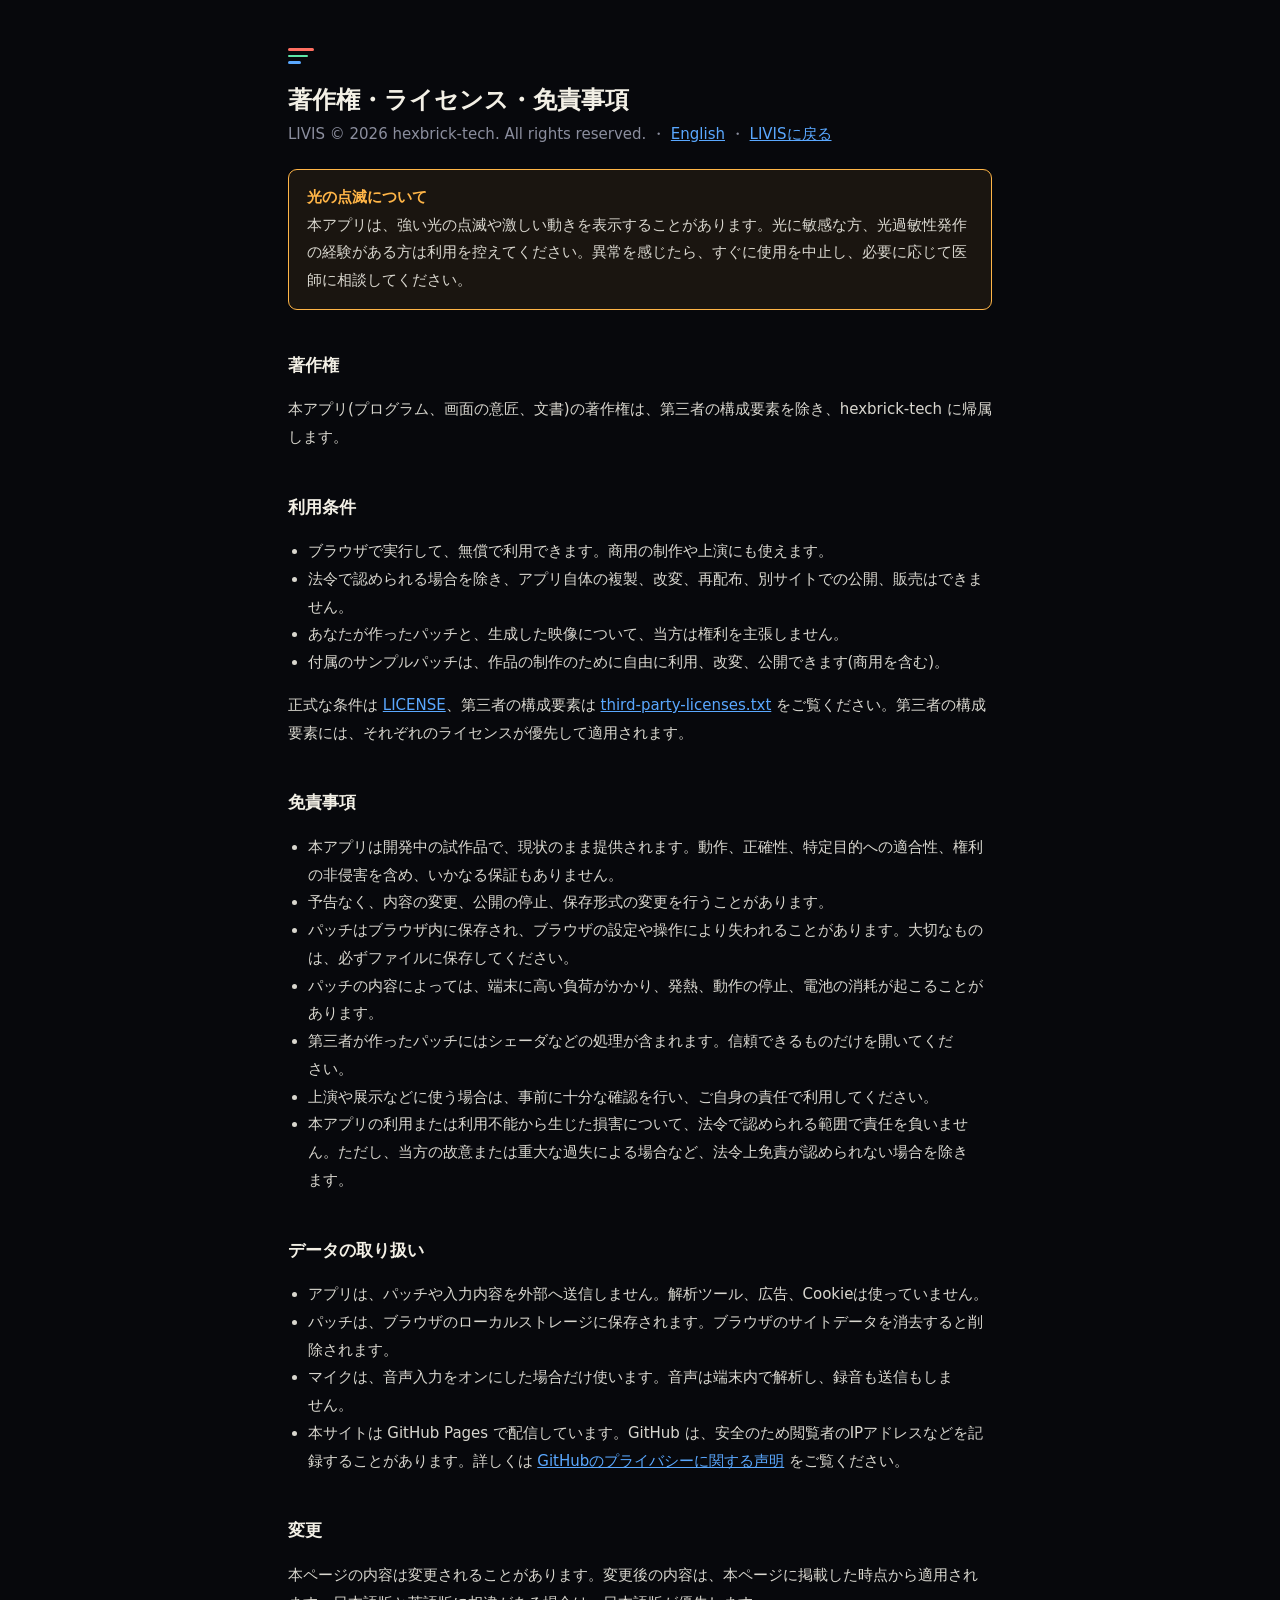
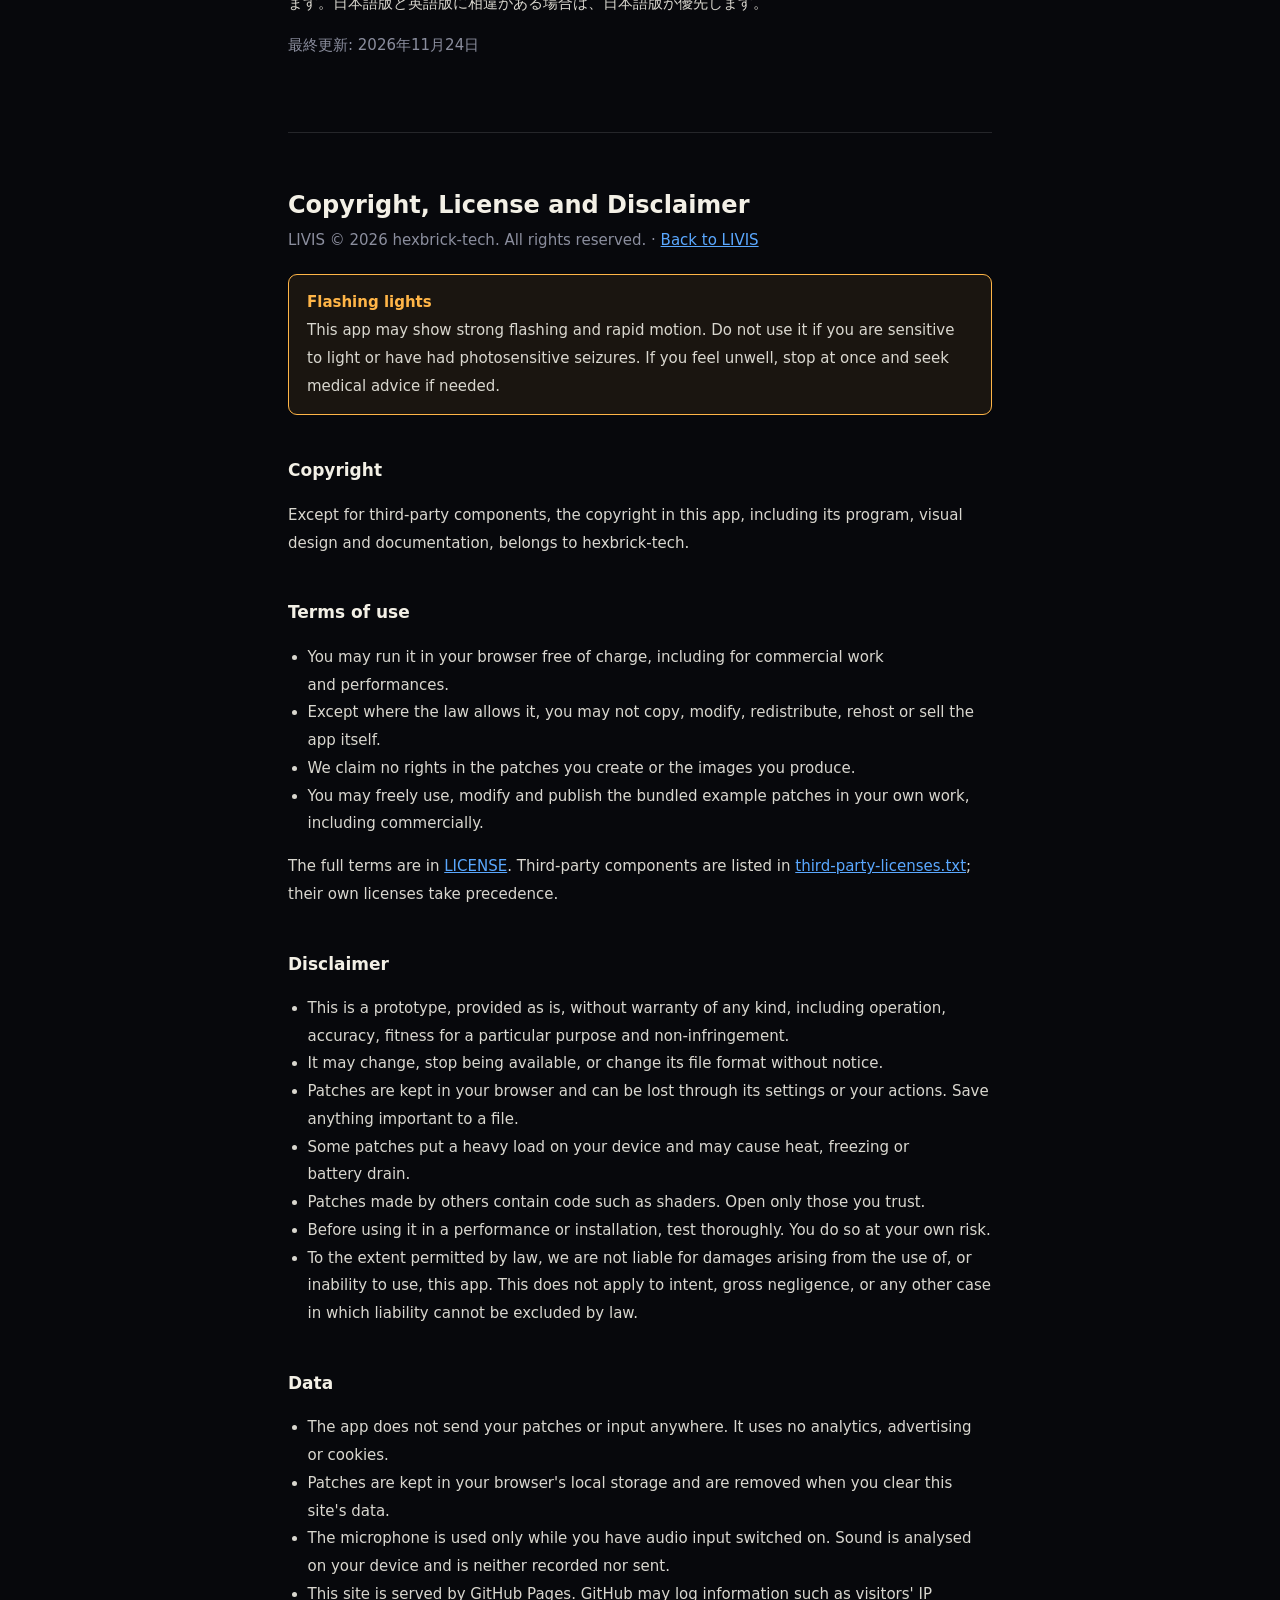
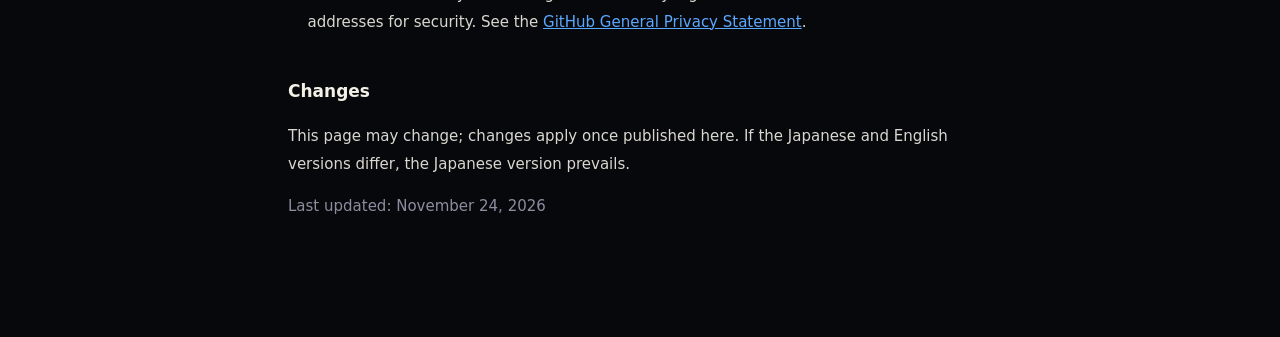
==== legal.html @ 02d29f6a "Publish build Co-Authored-By: Claude Opus 5.5 <noreply@anthropic.com>" ====
<!doctype html>
<html lang="ja">
<head>
<meta charset="utf-8">
<meta name="viewport" content="width=device-width, initial-scale=1">
<meta name="color-scheme" content="dark">
<title>LIVIS — 著作権・ライセンス・免責事項 / Legal</title>
<link rel="icon" href="data:image/svg+xml,<svg xmlns='http://www.w3.org/2000/svg' viewBox='0 0 16 16'><rect width='16' height='16' rx='4' fill='%230a0b10'/><path d='M3 5h10' stroke='%23ff6b5e' stroke-width='1.6'/><path d='M3 8h10' stroke='%235fe0a5' stroke-width='1.6'/><path d='M3 11h10' stroke='%235aa9ff' stroke-width='1.6'/></svg>" />
<style>
  :root { color-scheme: dark; }
  body { margin: 0; background: #07080c; color: #d9d7cf; font: 15px/1.85 system-ui, sans-serif; }
  main { max-width: 44rem; margin: 0 auto; padding: 48px 24px 96px; }
  .mark { display: grid; gap: 4px; width: 26px; margin-bottom: 20px; }
  .mark i { height: 2.5px; border-radius: 2px; background: #ff6f61; }
  .mark i:nth-child(2) { width: 75%; background: #5ee6a8; } .mark i:nth-child(3) { width: 50%; background: #5aa8ff; }
  h1 { font-size: 24px; line-height: 1.4; margin: 0 0 4px; color: #f3f0e6; }
  h2 { font-size: 17px; margin: 40px 0 8px; color: #f3f0e6; }
  p, li { text-wrap: pretty; } ul { padding-left: 1.3em; }
  .sub { color: #8b8e9e; margin: 0 0 20px; }
  .warn { border: 1px solid #ffb547; border-radius: 9px; padding: 14px 18px; background: rgba(255, 181, 71, 0.08); }
  .warn strong { color: #ffb547; }
  a { color: #5aa8ff; } a:focus-visible { outline: 2px solid #5aa8ff; outline-offset: 2px; }
  hr { border: 0; border-top: 1px solid rgba(255, 255, 255, 0.12); margin: 72px 0 56px; }
</style>
</head>
<body>
<main>
<div class="mark" aria-hidden="true"><i></i><i></i><i></i></div>
<h1>著作権・ライセンス・免責事項</h1>
<p class="sub">LIVIS © 2026 hexbrick-tech. All rights reserved. ・ <a href="#en">English</a> ・ <a href="./">LIVISに戻る</a></p>

<div class="warn"><strong>光の点滅について</strong><br>本アプリは、強い光の点滅や激しい動きを表示することがあります。光に敏感な方、光過敏性発作の経験がある方は利用を控えてください。異常を感じたら、すぐに使用を中止し、必要に応じて医師に相談してください。</div>

<h2>著作権</h2>
<p>本アプリ(プログラム、画面の意匠、文書)の著作権は、第三者の構成要素を除き、hexbrick-tech に帰属します。</p>

<h2>利用条件</h2>
<ul>
<li>ブラウザで実行して、無償で利用できます。商用の制作や上演にも使えます。</li>
<li>法令で認められる場合を除き、アプリ自体の複製、改変、再配布、別サイトでの公開、販売はできません。</li>
<li>あなたが作ったパッチと、生成した映像について、当方は権利を主張しません。</li>
<li>付属のサンプルパッチは、作品の制作のために自由に利用、改変、公開できます(商用を含む)。</li>
</ul>
<p>正式な条件は <a href="./LICENSE.txt">LICENSE</a>、第三者の構成要素は <a href="./third-party-licenses.txt">third-party-licenses.txt</a> をご覧ください。第三者の構成要素には、それぞれのライセンスが優先して適用されます。</p>

<h2>免責事項</h2>
<ul>
<li>本アプリは開発中の試作品で、現状のまま提供されます。動作、正確性、特定目的への適合性、権利の非侵害を含め、いかなる保証もありません。</li>
<li>予告なく、内容の変更、公開の停止、保存形式の変更を行うことがあります。</li>
<li>パッチはブラウザ内に保存され、ブラウザの設定や操作により失われることがあります。大切なものは、必ずファイルに保存してください。</li>
<li>パッチの内容によっては、端末に高い負荷がかかり、発熱、動作の停止、電池の消耗が起こることがあります。</li>
<li>第三者が作ったパッチにはシェーダなどの処理が含まれます。信頼できるものだけを開いてください。</li>
<li>上演や展示などに使う場合は、事前に十分な確認を行い、ご自身の責任で利用してください。</li>
<li>本アプリの利用または利用不能から生じた損害について、法令で認められる範囲で責任を負いません。ただし、当方の故意または重大な過失による場合など、法令上免責が認められない場合を除きます。</li>
</ul>

<h2>データの取り扱い</h2>
<ul>
<li>アプリは、パッチや入力内容を外部へ送信しません。解析ツール、広告、Cookieは使っていません。</li>
<li>パッチは、ブラウザのローカルストレージに保存されます。ブラウザのサイトデータを消去すると削除されます。</li>
<li>マイクは、音声入力をオンにした場合だけ使います。音声は端末内で解析し、録音も送信もしません。</li>
<li>本サイトは GitHub Pages で配信しています。GitHub は、安全のため閲覧者のIPアドレスなどを記録することがあります。詳しくは <a href="https://docs.github.com/site-policy/privacy-policies/github-general-privacy-statement">GitHubのプライバシーに関する声明</a> をご覧ください。</li>
</ul>

<h2>変更</h2>
<p>本ページの内容は変更されることがあります。変更後の内容は、本ページに掲載した時点から適用されます。日本語版と英語版に相違がある場合は、日本語版が優先します。</p>
<p class="sub">最終更新: 2026年11月24日</p>

<hr>

<section id="en" lang="en">
<h1>Copyright, License and Disclaimer</h1>
<p class="sub">LIVIS © 2026 hexbrick-tech. All rights reserved. · <a href="./">Back to LIVIS</a></p>

<div class="warn"><strong>Flashing lights</strong><br>This app may show strong flashing and rapid motion. Do not use it if you are sensitive to light or have had photosensitive seizures. If you feel unwell, stop at once and seek medical advice if needed.</div>

<h2>Copyright</h2>
<p>Except for third-party components, the copyright in this app, including its program, visual design and documentation, belongs to hexbrick-tech.</p>

<h2>Terms of use</h2>
<ul>
<li>You may run it in your browser free of charge, including for commercial work and performances.</li>
<li>Except where the law allows it, you may not copy, modify, redistribute, rehost or sell the app itself.</li>
<li>We claim no rights in the patches you create or the images you produce.</li>
<li>You may freely use, modify and publish the bundled example patches in your own work, including commercially.</li>
</ul>
<p>The full terms are in <a href="./LICENSE.txt">LICENSE</a>. Third-party components are listed in <a href="./third-party-licenses.txt">third-party-licenses.txt</a>; their own licenses take precedence.</p>

<h2>Disclaimer</h2>
<ul>
<li>This is a prototype, provided as is, without warranty of any kind, including operation, accuracy, fitness for a particular purpose and non-infringement.</li>
<li>It may change, stop being available, or change its file format without notice.</li>
<li>Patches are kept in your browser and can be lost through its settings or your actions. Save anything important to a file.</li>
<li>Some patches put a heavy load on your device and may cause heat, freezing or battery drain.</li>
<li>Patches made by others contain code such as shaders. Open only those you trust.</li>
<li>Before using it in a performance or installation, test thoroughly. You do so at your own risk.</li>
<li>To the extent permitted by law, we are not liable for damages arising from the use of, or inability to use, this app. This does not apply to intent, gross negligence, or any other case in which liability cannot be excluded by law.</li>
</ul>

<h2>Data</h2>
<ul>
<li>The app does not send your patches or input anywhere. It uses no analytics, advertising or cookies.</li>
<li>Patches are kept in your browser's local storage and are removed when you clear this site's data.</li>
<li>The microphone is used only while you have audio input switched on. Sound is analysed on your device and is neither recorded nor sent.</li>
<li>This site is served by GitHub Pages. GitHub may log information such as visitors' IP addresses for security. See the <a href="https://docs.github.com/site-policy/privacy-policies/github-general-privacy-statement">GitHub General Privacy Statement</a>.</li>
</ul>

<h2>Changes</h2>
<p>This page may change; changes apply once published here. If the Japanese and English versions differ, the Japanese version prevails.</p>
<p class="sub">Last updated: November 24, 2026</p>
</section>
</main>
</body>
</html>
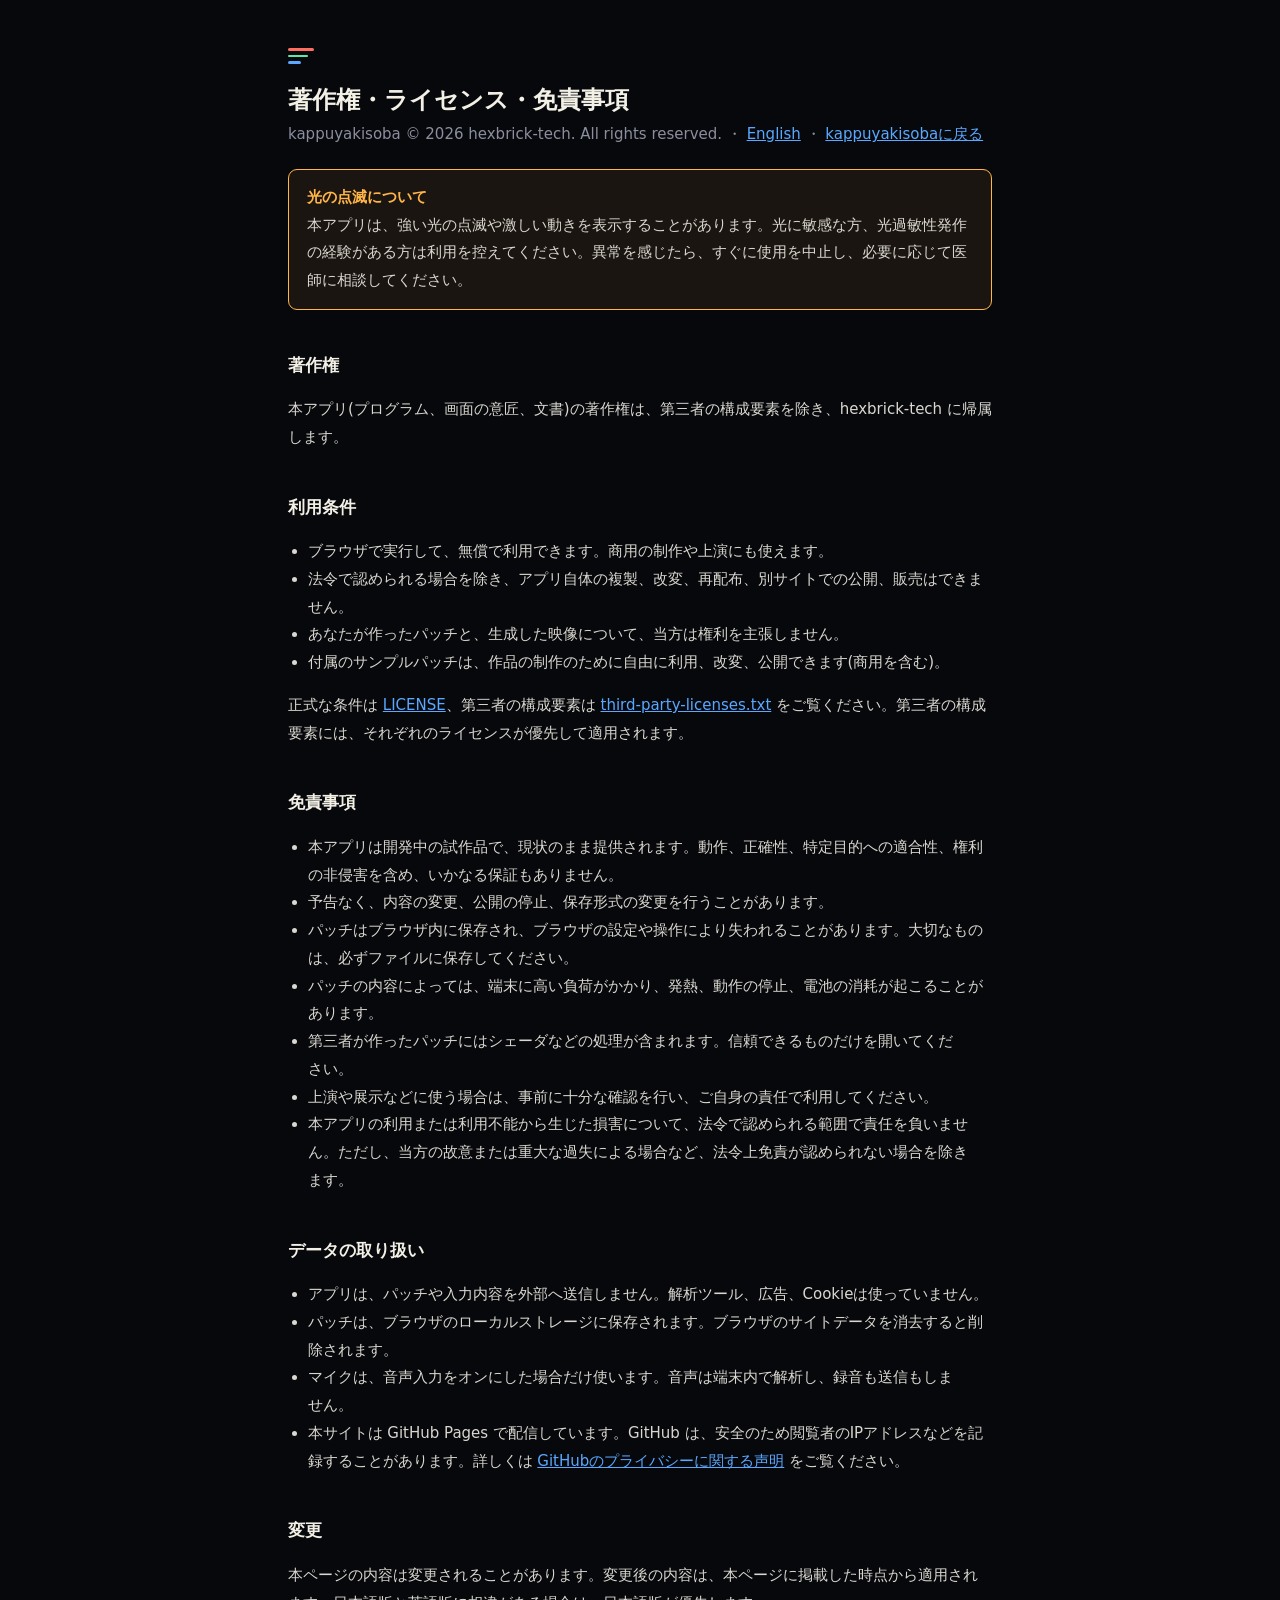
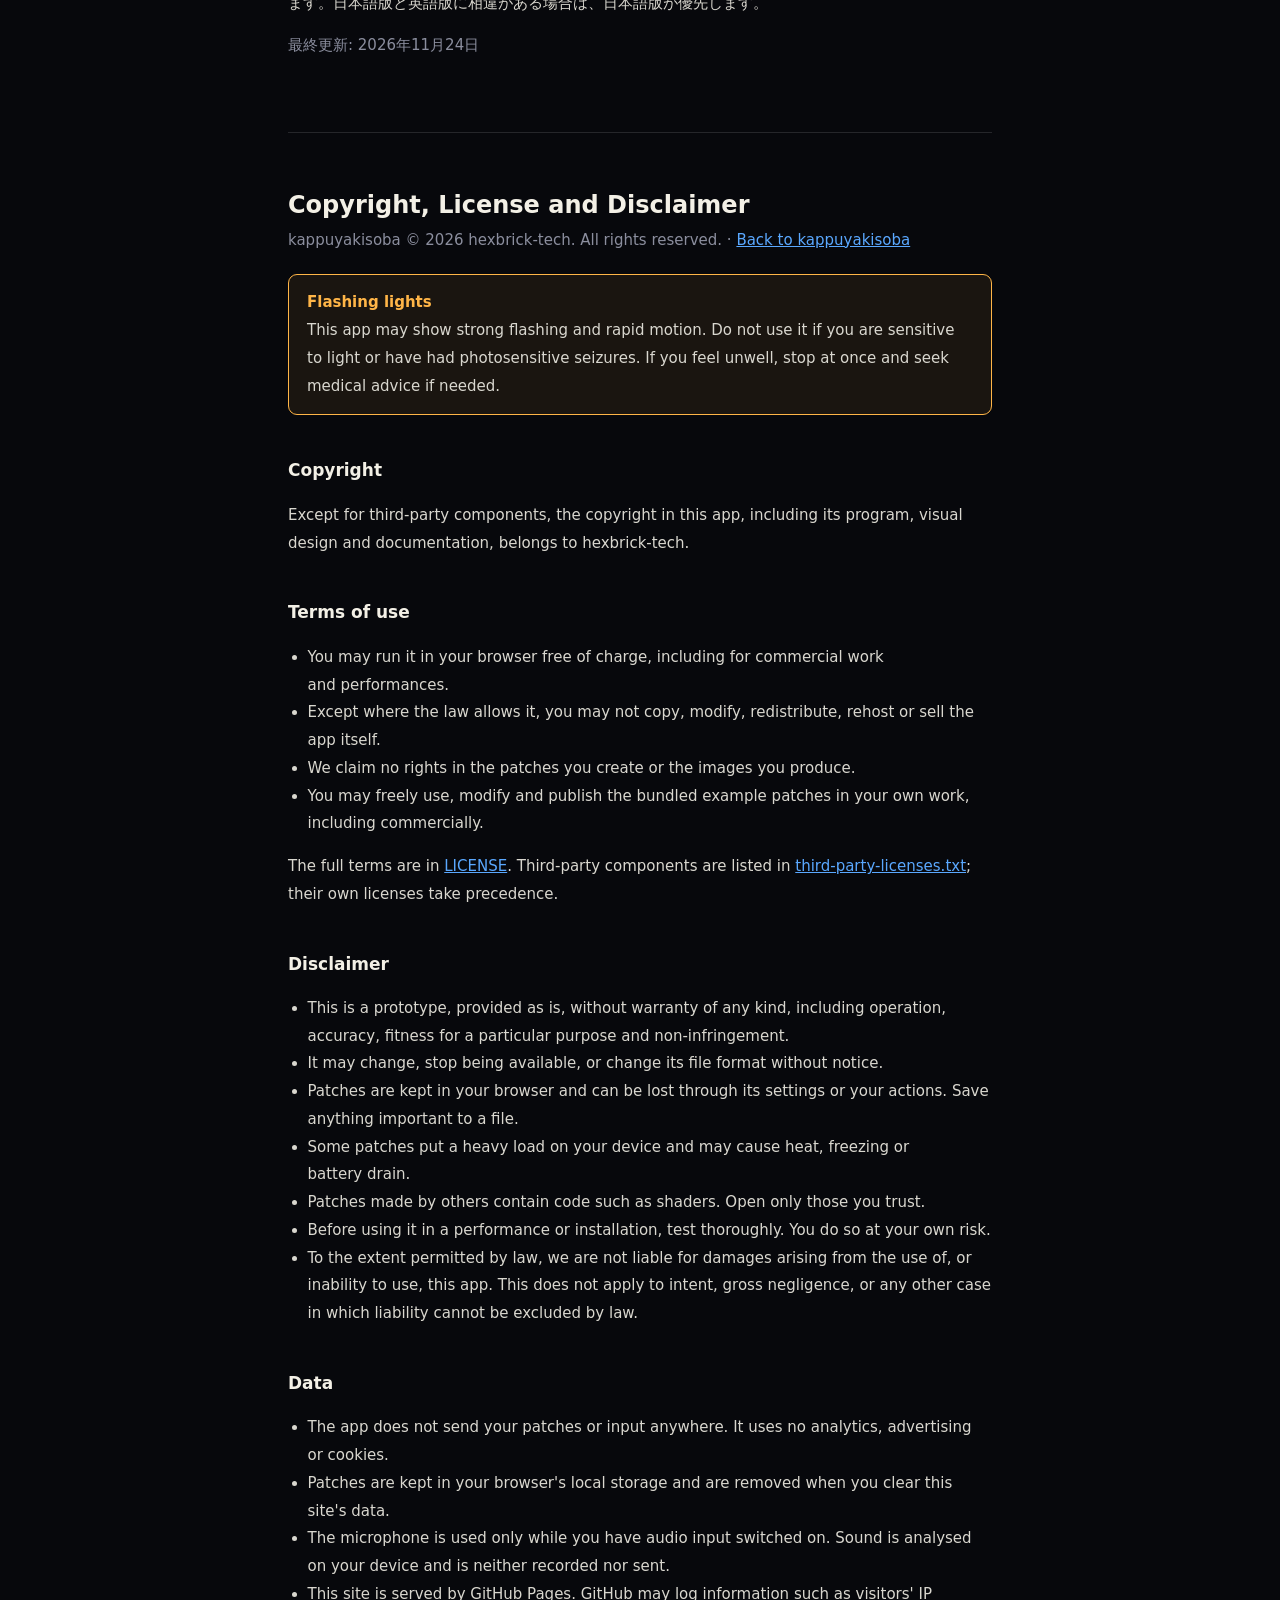
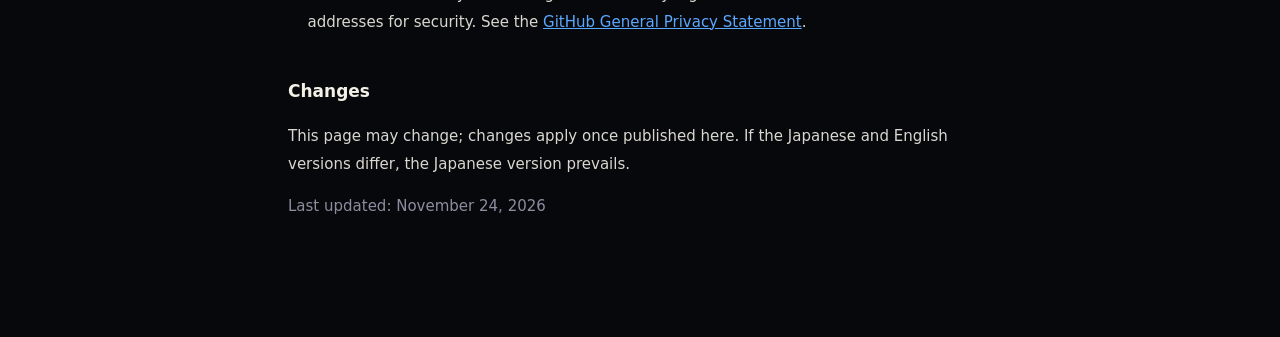
==== commit 94b60eea: "Publish build Co-Authored-By: Claude Opus 5.5 <noreply@anthropic.com>" ====
--- a/legal.html
+++ b/legal.html
@@ -4,7 +4,7 @@
 <meta charset="utf-8">
 <meta name="viewport" content="width=device-width, initial-scale=1">
 <meta name="color-scheme" content="dark">
-<title>LIVIS — 著作権・ライセンス・免責事項 / Legal</title>
+<title>kappuyakisoba — 著作権・ライセンス・免責事項 / Legal</title>
 <link rel="icon" href="data:image/svg+xml,<svg xmlns='http://www.w3.org/2000/svg' viewBox='0 0 16 16'><rect width='16' height='16' rx='4' fill='%230a0b10'/><path d='M3 5h10' stroke='%23ff6b5e' stroke-width='1.6'/><path d='M3 8h10' stroke='%235fe0a5' stroke-width='1.6'/><path d='M3 11h10' stroke='%235aa9ff' stroke-width='1.6'/></svg>" />
 <style>
   :root { color-scheme: dark; }
@@ -27,7 +27,7 @@
 <main>
 <div class="mark" aria-hidden="true"><i></i><i></i><i></i></div>
 <h1>著作権・ライセンス・免責事項</h1>
-<p class="sub">LIVIS © 2026 hexbrick-tech. All rights reserved. ・ <a href="#en">English</a> ・ <a href="./">LIVISに戻る</a></p>
+<p class="sub">kappuyakisoba © 2026 hexbrick-tech. All rights reserved. ・ <a href="#en">English</a> ・ <a href="./">kappuyakisobaに戻る</a></p>
 
 <div class="warn"><strong>光の点滅について</strong><br>本アプリは、強い光の点滅や激しい動きを表示することがあります。光に敏感な方、光過敏性発作の経験がある方は利用を控えてください。異常を感じたら、すぐに使用を中止し、必要に応じて医師に相談してください。</div>
 
@@ -70,7 +70,7 @@
 
 <section id="en" lang="en">
 <h1>Copyright, License and Disclaimer</h1>
-<p class="sub">LIVIS © 2026 hexbrick-tech. All rights reserved. · <a href="./">Back to LIVIS</a></p>
+<p class="sub">kappuyakisoba © 2026 hexbrick-tech. All rights reserved. · <a href="./">Back to kappuyakisoba</a></p>
 
 <div class="warn"><strong>Flashing lights</strong><br>This app may show strong flashing and rapid motion. Do not use it if you are sensitive to light or have had photosensitive seizures. If you feel unwell, stop at once and seek medical advice if needed.</div>
 
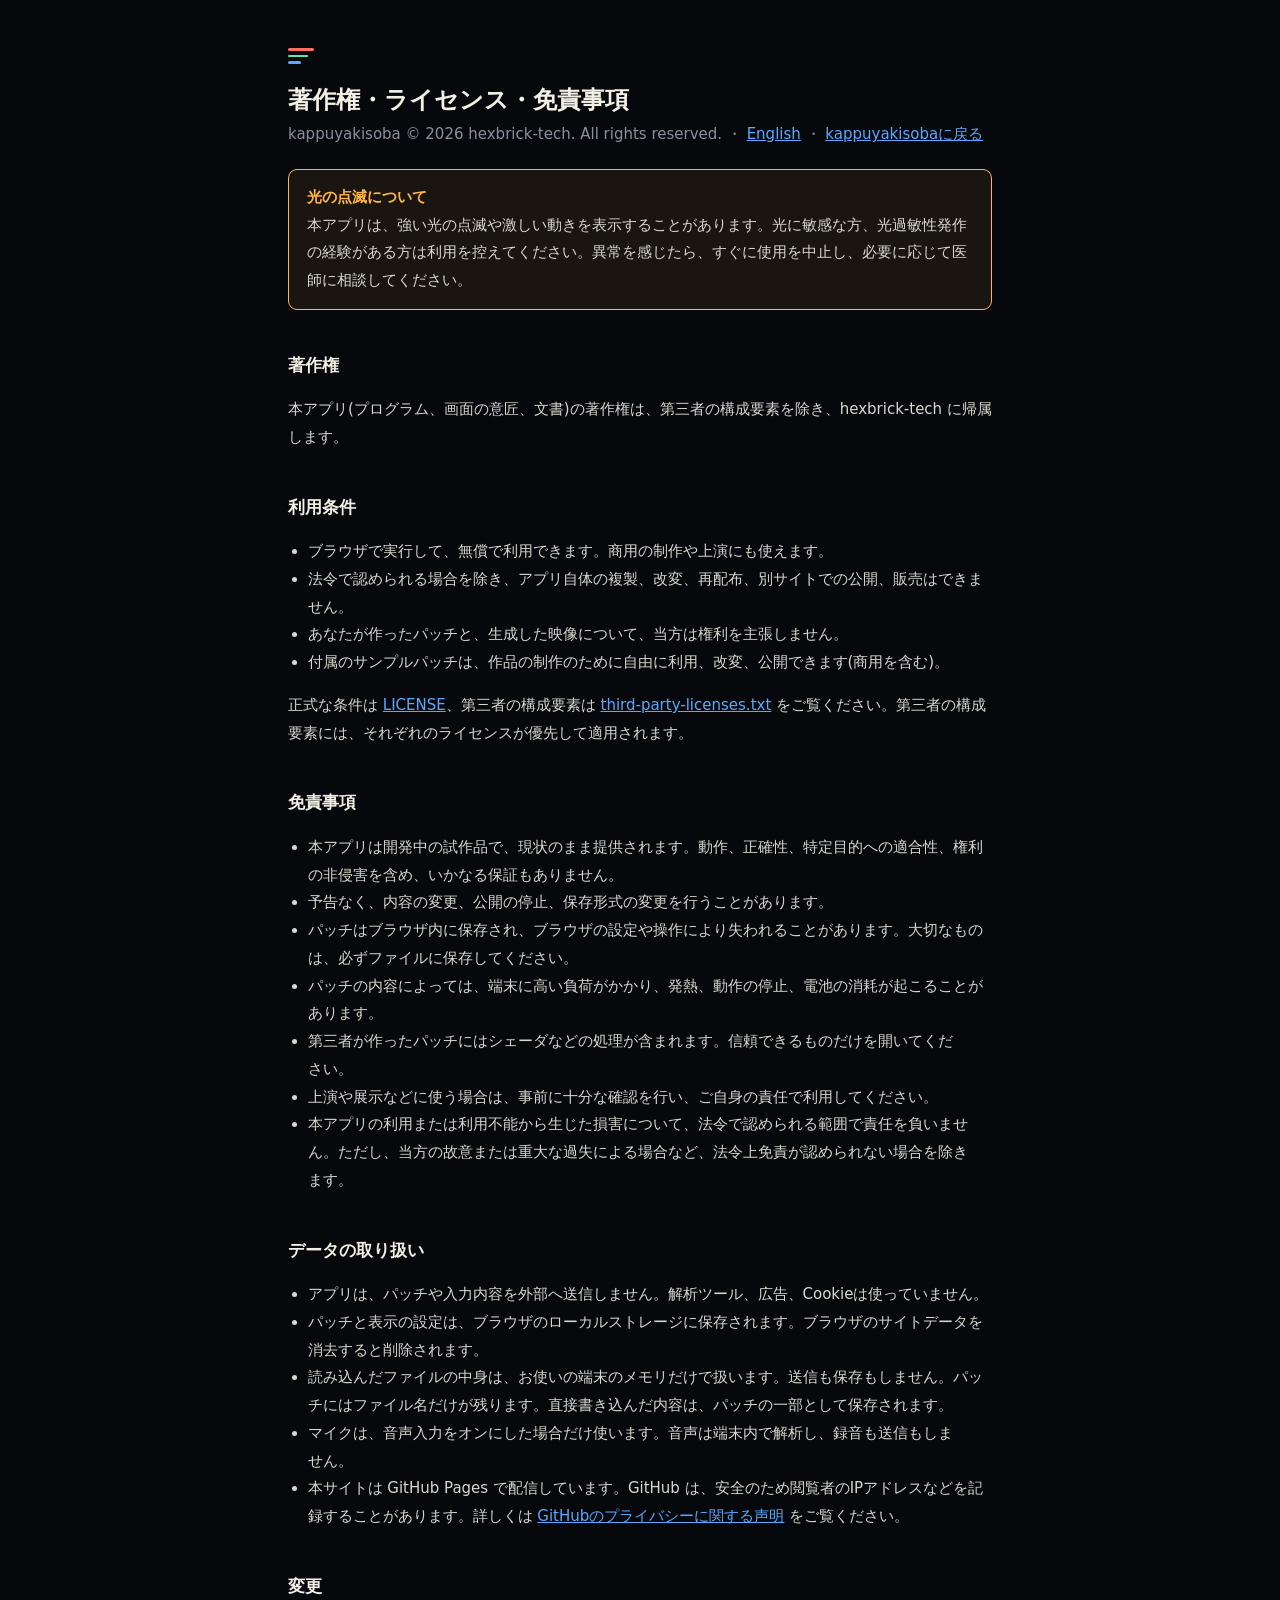
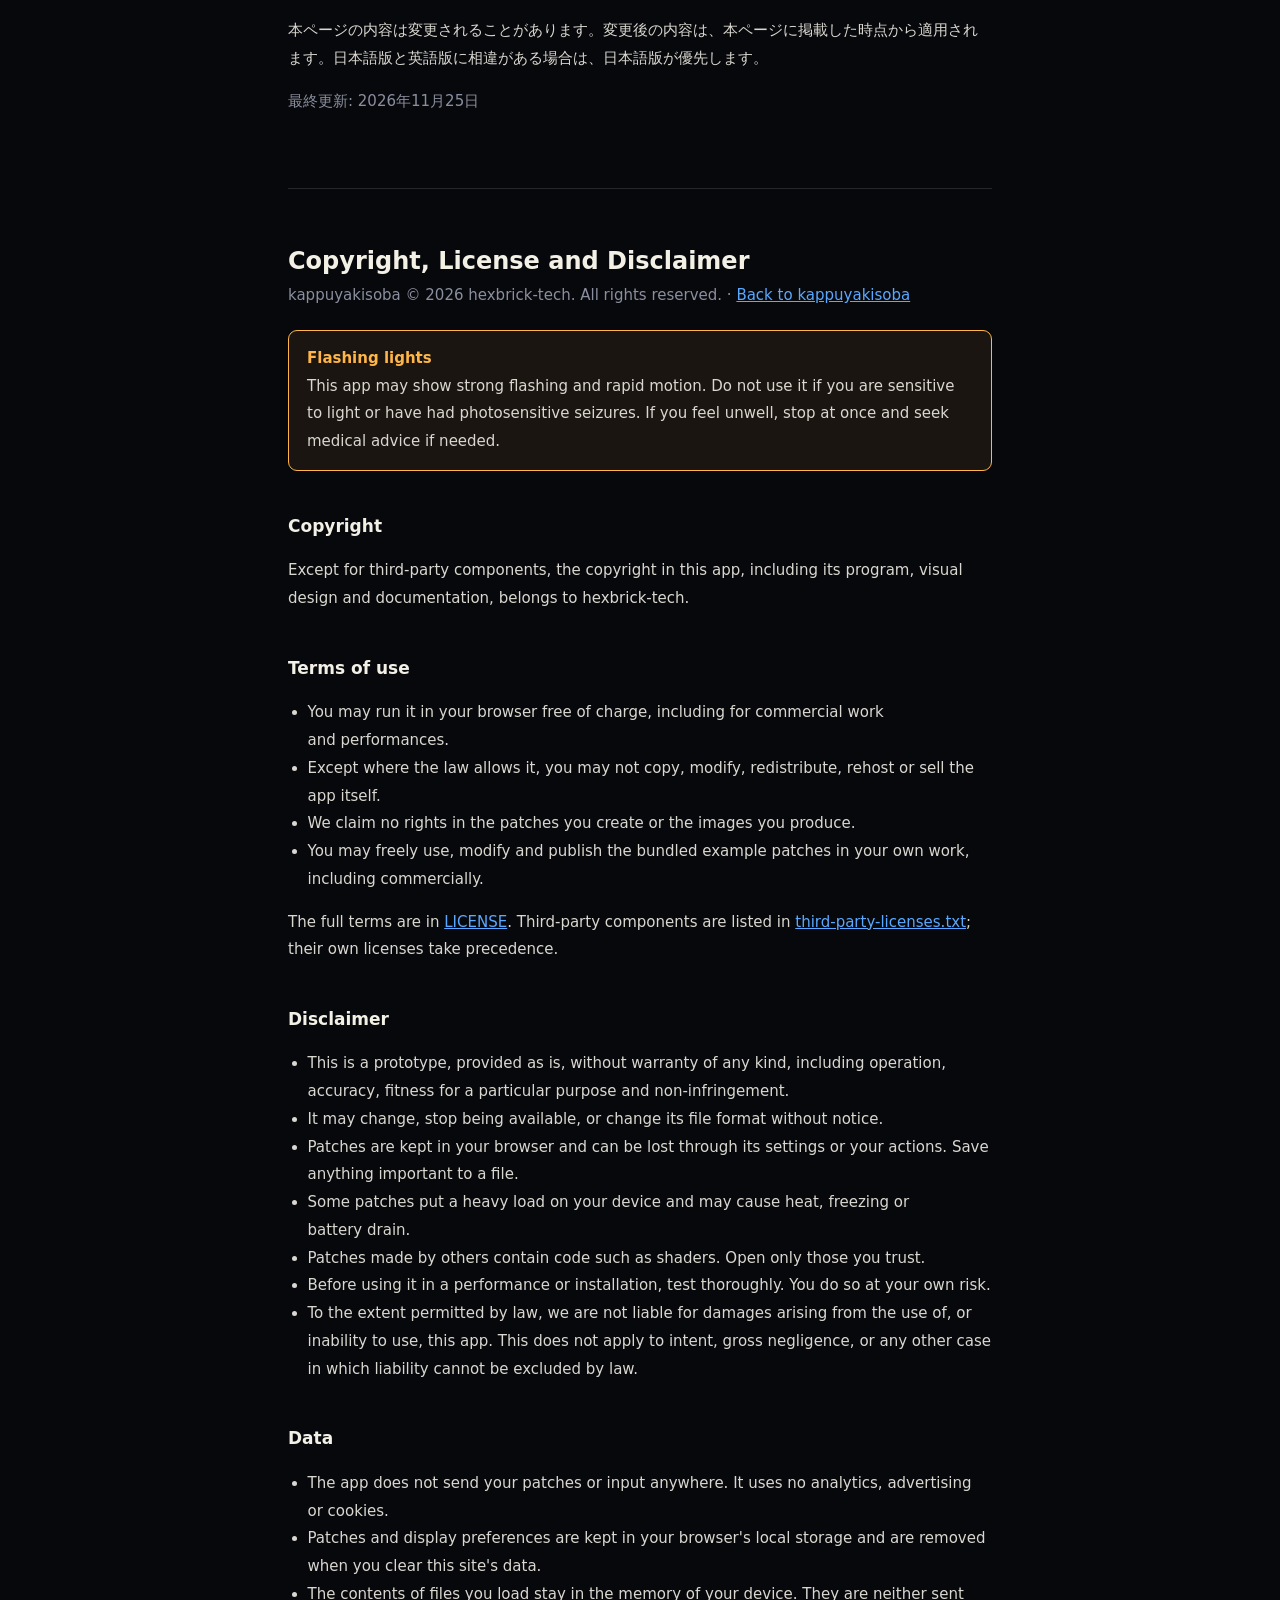
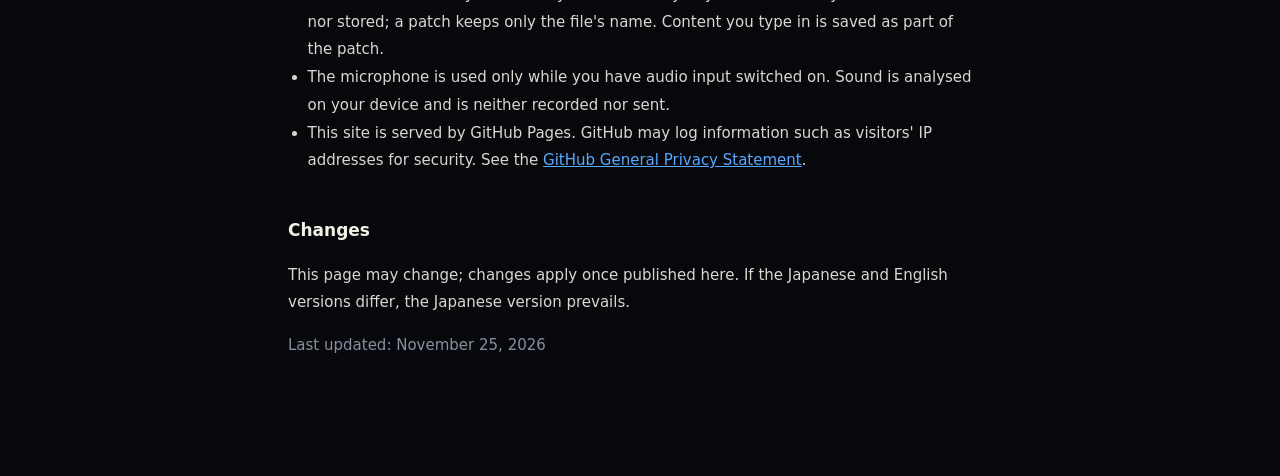
==== commit 6ceaa53b: "Publish build Co-Authored-By: Claude Opus 5.5 <noreply@anthropic.com>" ====
--- a/legal.html
+++ b/legal.html
@@ -57,14 +57,15 @@
 <h2>データの取り扱い</h2>
 <ul>
 <li>アプリは、パッチや入力内容を外部へ送信しません。解析ツール、広告、Cookieは使っていません。</li>
-<li>パッチは、ブラウザのローカルストレージに保存されます。ブラウザのサイトデータを消去すると削除されます。</li>
+<li>パッチと表示の設定は、ブラウザのローカルストレージに保存されます。ブラウザのサイトデータを消去すると削除されます。</li>
+<li>読み込んだファイルの中身は、お使いの端末のメモリだけで扱います。送信も保存もしません。パッチにはファイル名だけが残ります。直接書き込んだ内容は、パッチの一部として保存されます。</li>
 <li>マイクは、音声入力をオンにした場合だけ使います。音声は端末内で解析し、録音も送信もしません。</li>
 <li>本サイトは GitHub Pages で配信しています。GitHub は、安全のため閲覧者のIPアドレスなどを記録することがあります。詳しくは <a href="https://docs.github.com/site-policy/privacy-policies/github-general-privacy-statement">GitHubのプライバシーに関する声明</a> をご覧ください。</li>
 </ul>
 
 <h2>変更</h2>
 <p>本ページの内容は変更されることがあります。変更後の内容は、本ページに掲載した時点から適用されます。日本語版と英語版に相違がある場合は、日本語版が優先します。</p>
-<p class="sub">最終更新: 2026年11月24日</p>
+<p class="sub">最終更新: 2026年11月25日</p>
 
 <hr>
 
@@ -100,14 +101,15 @@
 <h2>Data</h2>
 <ul>
 <li>The app does not send your patches or input anywhere. It uses no analytics, advertising or cookies.</li>
-<li>Patches are kept in your browser's local storage and are removed when you clear this site's data.</li>
+<li>Patches and display preferences are kept in your browser's local storage and are removed when you clear this site's data.</li>
+<li>The contents of files you load stay in the memory of your device. They are neither sent nor stored; a patch keeps only the file's name. Content you type in is saved as part of the patch.</li>
 <li>The microphone is used only while you have audio input switched on. Sound is analysed on your device and is neither recorded nor sent.</li>
 <li>This site is served by GitHub Pages. GitHub may log information such as visitors' IP addresses for security. See the <a href="https://docs.github.com/site-policy/privacy-policies/github-general-privacy-statement">GitHub General Privacy Statement</a>.</li>
 </ul>
 
 <h2>Changes</h2>
 <p>This page may change; changes apply once published here. If the Japanese and English versions differ, the Japanese version prevails.</p>
-<p class="sub">Last updated: November 24, 2026</p>
+<p class="sub">Last updated: November 25, 2026</p>
 </section>
 </main>
 </body>
